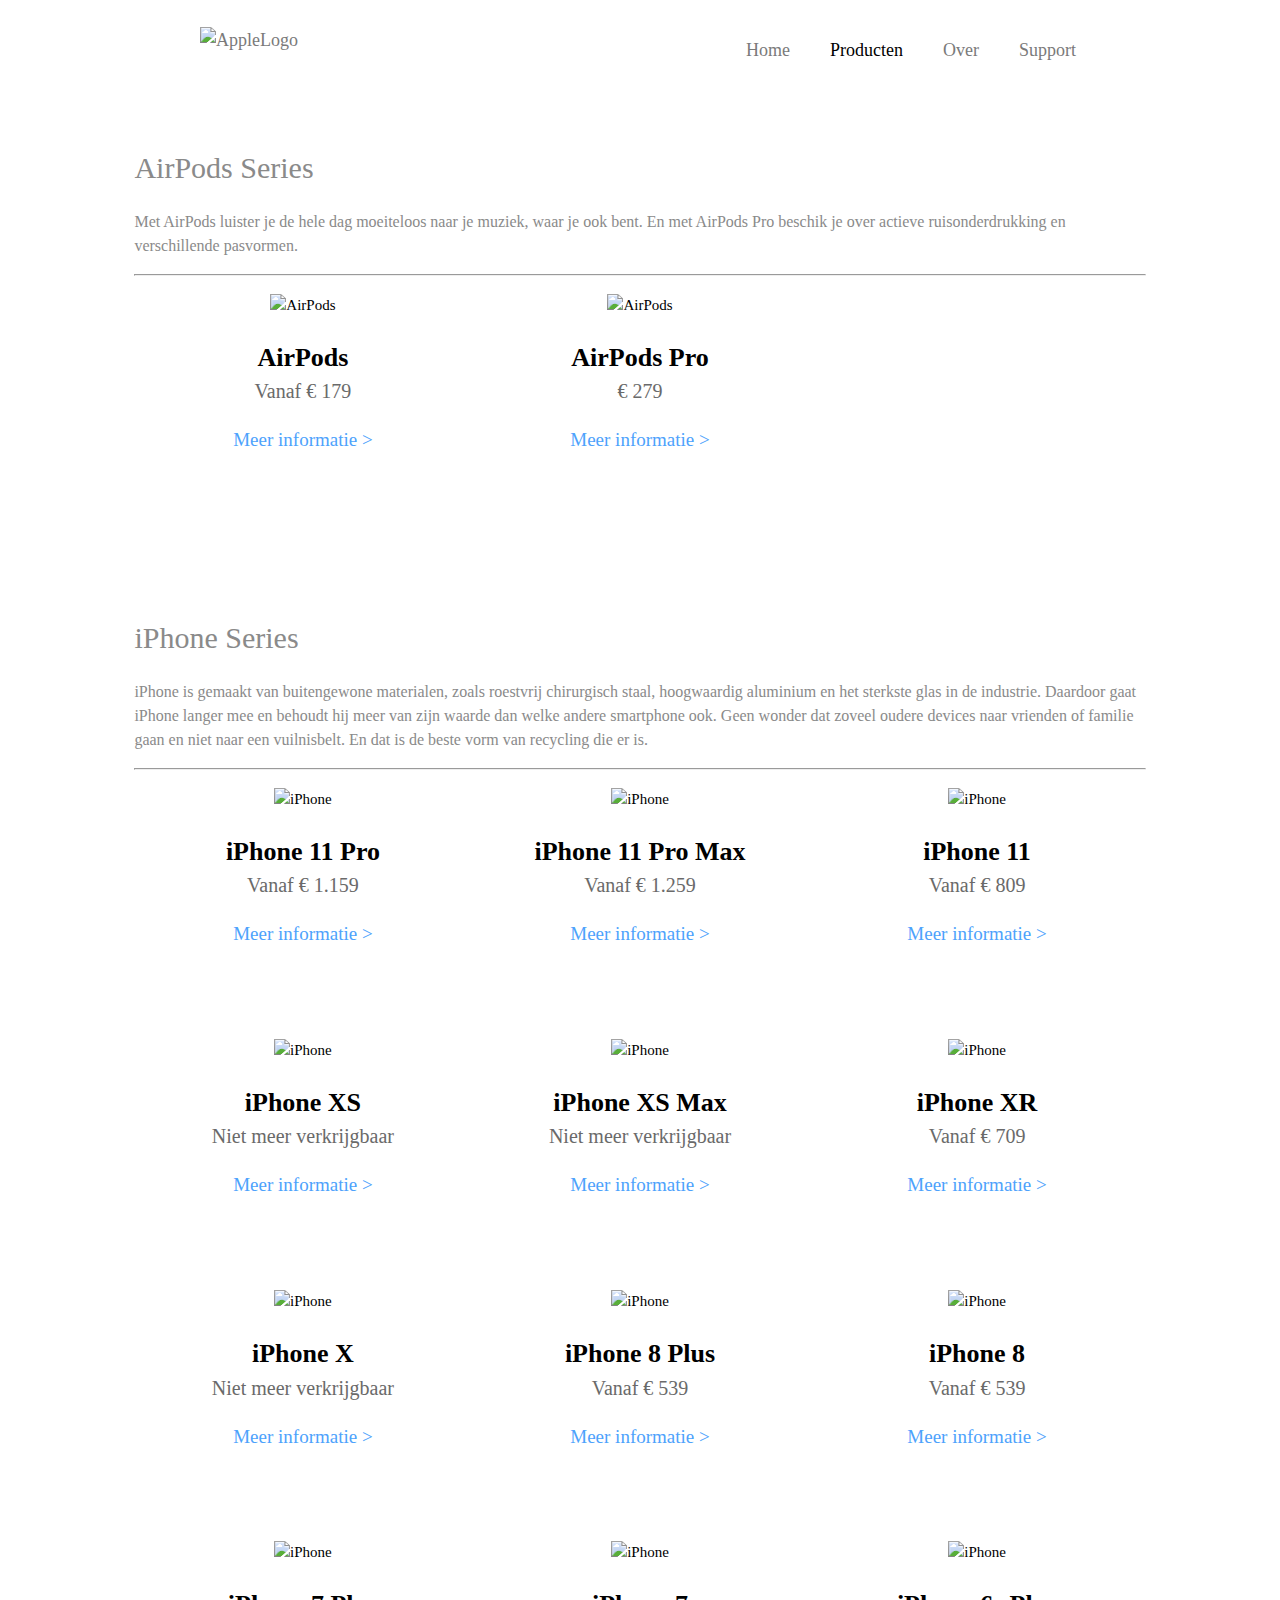
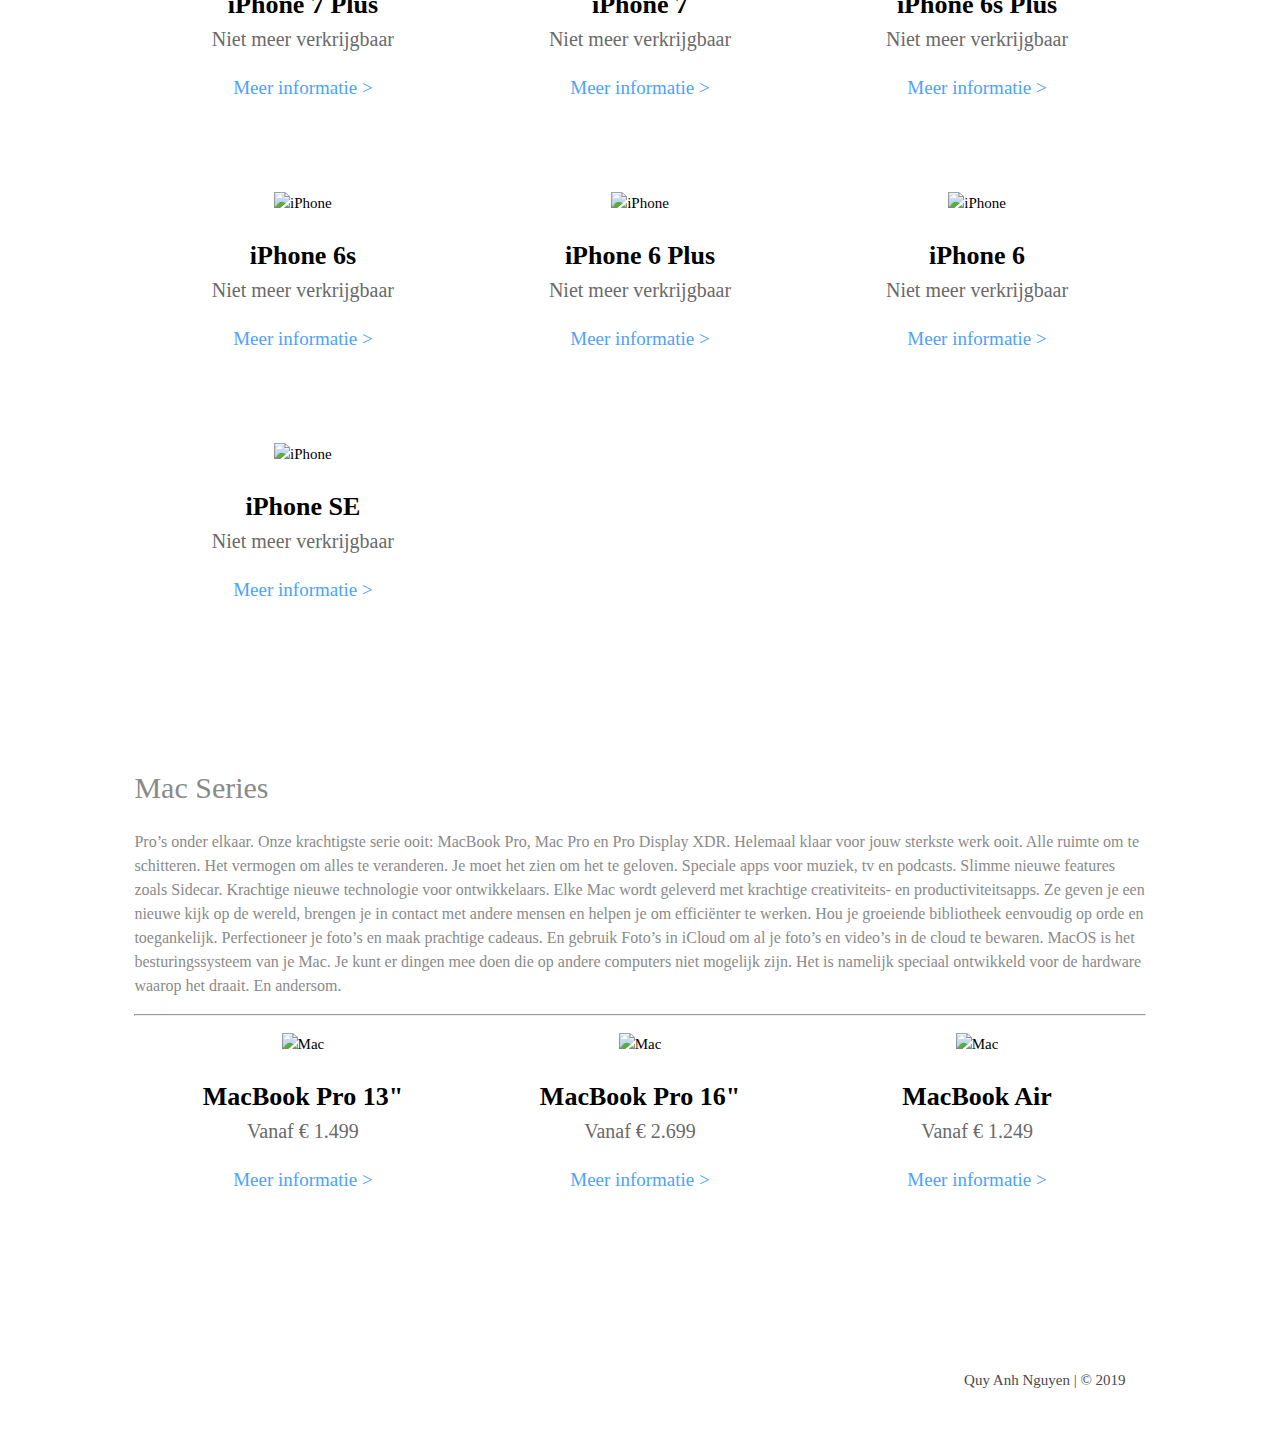
==== producten.html @ 7bf98da4 "Add files via upload" ====
<!DOCTYPE html>
<html lang='nl'>
<head>
	<meta charset="UTF-8">
	<meta name="viewport" content="width=device-width, initial-scale=1.0">
	<title>Apple</title>
	<link href="https://fonts.googleapis.com/css?family=Quicksand:300,400,500,600,700&display=swap" rel="stylesheet">
	<link href="//db.onlinewebfonts.com/c/0b51833ff62e4af8acb5fd3e2bf59e97?family=SF+Pro+Display" rel="stylesheet" type="text/css"/>
	<link href = "style.css" rel="STYLESHEET" type="text/css">
	<link rel="shortcut icon" type="image/x-icon" href="media/icon.png" />
</head>

<body>
	<div class="sticky">
		<header>
			<div class='container'>
				<div id="logo">
					<a href="index.html"><img src="media/apple.png" width=50 alt=AppleLogo></a>
				</div>
				<nav>
					<ul>
						<li><a href="index.html">Home</a></li>
						<li class="actief"><a href="index.html">Producten</a></li>
						<li><a href="over.html">Over</a></li>
						<li><a href="support.html">Support</a></li>
					</ul>
				</nav>
			</div>
		</header>
	</div>

	<div class="content">

		<section id="airpods">
			<div class="container" id="producten">
        <h1>AirPods Series</h1>
        <p>Met AirPods luister je de hele dag moeiteloos naar je muziek, waar je ook bent. En met AirPods Pro beschik je over actieve ruisonderdrukking en verschillende pasvormen.</p>
        <hr>
				<div class="box">
					<img src="media/airpods/airpods.png" alt=AirPods>
					<h2>AirPods</h2>
					<h3>Vanaf € 179</h3>
					<a href="producten.html" class="producten-knop">Meer informatie ></a>
				</div>

				<div class="box">
					<img src="media/airpods/airpodspro.jpg" alt=AirPods>
					<h2>AirPods Pro</h2>
					<h3>€ 279</h3>
					<a href="producten.html" class="producten-knop">Meer informatie ></a>
				</div>

			</div>
		</section>

    <section id="iphone">
			<div class="container" id="producten">
        <h1>iPhone Series</h1>
        <p>
          iPhone is gemaakt van buitengewone materialen, zoals roestvrij chirurgisch staal, hoogwaardig aluminium en het sterkste glas in de industrie.
          Daardoor gaat iPhone langer mee en behoudt hij meer van zijn waarde dan welke andere smartphone ook. Geen wonder dat zoveel oudere devices naar vrienden of
          familie gaan en niet naar een vuilnisbelt. En dat is de beste vorm van recycling die er is.
        </p>
        <hr>
				<div class="box">
					<img src="media/iphone/iphone11pro.png" alt=iPhone>
					<h2>iPhone 11 Pro</h2>
					<h3>Vanaf € 1.159</h3>
					<a href="producten.html" class="producten-knop">Meer informatie ></a>
				</div>

				<div class="box">
					<img src="media/iphone/iphone11promax.png" alt=iPhone>
					<h2>iPhone 11 Pro Max</h2>
					<h3>Vanaf € 1.259</h3>
					<a href="producten.html" class="producten-knop">Meer informatie ></a>
				</div>

        <div class="box">
					<img src="media/iphone/iphone11.png" alt=iPhone>
					<h2>iPhone 11</h2>
					<h3>Vanaf € 809</h3>
					<a href="producten.html" class="producten-knop">Meer informatie ></a>
				</div>

        <div class="box">
					<img src="media/iphone/iphonexs.png" alt=iPhone>
					<h2>iPhone XS</h2>
					<h3>Niet meer verkrijgbaar</h3>
					<a href="producten.html" class="producten-knop">Meer informatie ></a>
				</div>

        <div class="box">
					<img src="media/iphone/iphonexsmax.png" alt=iPhone>
					<h2>iPhone XS Max</h2>
					<h3>Niet meer verkrijgbaar</h3>
					<a href="producten.html" class="producten-knop">Meer informatie ></a>
				</div>

        <div class="box">
					<img src="media/iphone/iphonexr.png" alt=iPhone>
					<h2>iPhone XR</h2>
					<h3>Vanaf € 709</h3>
					<a href="producten.html" class="producten-knop">Meer informatie ></a>
				</div>

        <div class="box">
					<img src="media/iphone/iphonex.png" alt=iPhone>
					<h2>iPhone X</h2>
					<h3>Niet meer verkrijgbaar</h3>
					<a href="producten.html" class="producten-knop">Meer informatie ></a>
				</div>

        <div class="box">
					<img src="media/iphone/iphone8plus.png" alt=iPhone>
					<h2>iPhone 8 Plus</h2>
					<h3>Vanaf € 539</h3>
					<a href="producten.html" class="producten-knop">Meer informatie ></a>
				</div>

        <div class="box">
					<img src="media/iphone/iphone8.png" alt=iPhone>
					<h2>iPhone 8</h2>
					<h3>Vanaf € 539</h3>
					<a href="producten.html" class="producten-knop">Meer informatie ></a>
				</div>

        <div class="box">
					<img src="media/iphone/iphone7plus.png" alt=iPhone>
					<h2>iPhone 7 Plus</h2>
					<h3>Niet meer verkrijgbaar</h3>
					<a href="producten.html" class="producten-knop">Meer informatie ></a>
				</div>

        <div class="box">
					<img src="media/iphone/iphone7.png" alt=iPhone>
					<h2>iPhone 7</h2>
					<h3>Niet meer verkrijgbaar</h3>
					<a href="producten.html" class="producten-knop">Meer informatie ></a>
				</div>

        <div class="box">
					<img src="media/iphone/iphone6splus.png" alt=iPhone>
					<h2>iPhone 6s Plus</h2>
					<h3>Niet meer verkrijgbaar</h3>
					<a href="producten.html" class="producten-knop">Meer informatie ></a>
				</div>

        <div class="box">
					<img src="media/iphone/iphone6s.png" alt=iPhone>
					<h2>iPhone 6s</h2>
					<h3>Niet meer verkrijgbaar</h3>
					<a href="producten.html" class="producten-knop">Meer informatie ></a>
				</div>

        <div class="box">
					<img src="media/iphone/iphone6plus.png" alt=iPhone>
					<h2>iPhone 6 Plus</h2>
					<h3>Niet meer verkrijgbaar</h3>
					<a href="producten.html" class="producten-knop">Meer informatie ></a>
				</div>

        <div class="box">
					<img src="media/iphone/iphone6.png" alt=iPhone>
					<h2>iPhone 6</h2>
					<h3>Niet meer verkrijgbaar</h3>
					<a href="producten.html" class="producten-knop">Meer informatie ></a>
				</div>

        <div class="box">
					<img src="media/iphone/iphonese.png" alt=iPhone>
					<h2>iPhone SE</h2>
					<h3>Niet meer verkrijgbaar</h3>
					<a href="producten.html" class="producten-knop">Meer informatie ></a>
				</div>

			</div>
		</section>

    <section id="mac">
			<div class="container" id="producten">
        <h1>Mac Series</h1>
        <p>
          Pro’s onder elkaar. Onze krachtigste serie ooit: MacBook Pro, Mac Pro en Pro Display XDR. Helemaal klaar voor jouw sterkste werk ooit.
          Alle ruimte om te schitteren. Het vermogen om alles te veranderen. Je moet het zien om het te geloven. Speciale apps voor muziek, tv en podcasts.
          Slimme nieuwe features zoals Sidecar. Krachtige nieuwe technologie voor ontwikkelaars. Elke Mac wordt geleverd met krachtige creativiteits‑ en productiviteits­apps.
          Ze geven je een nieuwe kijk op de wereld, brengen je in contact met andere mensen en helpen je om efficiënter te werken.
          Hou je groeiende bibliotheek eenvoudig op orde en toegankelijk. Perfectioneer je foto’s en maak prachtige cadeaus.
          En gebruik Foto’s in iCloud om al je foto’s en video’s in de cloud te bewaren.
          MacOS is het besturings­systeem van je Mac. Je kunt er dingen mee doen die op andere computers niet mogelijk zijn.
          Het is namelijk speciaal ontwikkeld voor de hardware waarop het draait. En andersom.
        </p>
        <hr>
				<div class="box">
					<img src="media/mac/macbook-pro.png" alt=Mac>
					<h2>MacBook Pro 13"</h2>
					<h3>Vanaf € 1.499</h3>
					<a href="producten.html" class="producten-knop">Meer informatie ></a>
				</div>

				<div class="box">
					<img src="media/mac/macbook-pro.png" alt=Mac>
					<h2>MacBook Pro 16"</h2>
					<h3>Vanaf € 2.699</h3>
					<a href="producten.html" class="producten-knop">Meer informatie ></a>
				</div>

        <div class="box">
					<img src="media/mac/macbookair.jpg" alt=Mac>
					<h2>MacBook Air</h2>
					<h3>Vanaf € 1.249</h3>
					<a href="producten.html" class="producten-knop">Meer informatie ></a>
				</div>

			</div>
		</section>

	</div>

	<footer>
		<p>Quy Anh Nguyen | &copy; 2019</p>
	</footer>



</body>

</html>
---- style.css ----
@font-face {
  src: url(media/fonts/sf/SFProDisplay-Bold.woff);
  font-family: SFBold;
}

@font-face {
  src: url(media/fonts/sf/SFProDisplay-Medium.woff);
  font-family: SFMedium;
}

@font-face {
  src: url(media/fonts/sf/SFProDisplay-Light.woff);
  font-family: SFLight;
}

@font-face {
  src: url(media/fonts/sf/SFProDisplay-Regular.woff);
  font-family: SFRegular;
}

@font-face {
  src: url(media/fonts/sf/SFProDisplay-Ultralight.woff);
  font-family: SFUltraLight;
}

* {
  box-sizing: border-box;
  scroll-behavior: smooth;
}

html {
  scroll-behavior: smooth;
}

body {
  font-family: SFRegular;
  font-size: 15px;
  line-height: 1.5;
  padding: 0;
  background-color: #fff;
  text-align: center;
}

.container {
  width: 80%;
  margin: auto;
  overflow: hidden;
}

.sticky {
  position: fixed;
  top: 0;
  width: 100%
}

.sticky + .content {
  padding-top: 97px;
}



header .container {
  width: 70%;
}

header {
  background: #fff;
  color: #000;
  padding-top: 27px;
  min-height: 70px;
  padding-bottom: 20px;
  display: flex;
  opacity: 100%;
}

header a {
  color: #7a7a7a;
  text-decoration: none;
  font-size: 18px;
}

header ul {
  margin: 0;
  padding: 0;
}

header li {
  float: left;
  display: inline;
  padding-right: 20px;
  padding-left: 20px;
}

header #logo {
  float: left;
}

header #logo img {
  margin: 0;
}

header #logo img:hover {
  transform: rotate(360deg);
  transition-duration: 0.45s
}

header nav {
  float: right;
  margin-top: 10px;
}

header .actief a {
  color: #000;
  font-family: SFBold;
}

header a:hover {
  color: #000;
  transition-duration: 0.25s;
}


#front .container {
  width: 80%;
}

#front {
  min-height:460px;
  background-image: linear-gradient(120deg, #e0c3fc 0%, #8ec5fc 100%);
  color: #000;
}

#front .box {
  float: left;
  width: 50%;
  text-align: center;
  padding: 30px;
}

#front h1 {
  margin-top: 80px;
  font-size: 55px;
  margin-bottom: 10px;
}

#front h2 {
  font-size: 26px;
  margin-top: -15px;
}

#front p {
  font-size: 15px;
  margin-top: -20px;
  margin-bottom: 40px;
}

#front .front-knop {
	background-color: #4da2fc;
	border-radius: 12px;
	border: 2px solid #4da2fc;
	display: inline-block;
	cursor: pointer;
	color: #ffffff;
	font-family: SFMedium;
	font-size: 15px;
	padding: 8px 49px;
	text-decoration: none;
}
#front .front-knop:hover {
	background-color: transparent;
  color: #4da2fc;
  transition-duration: 0.35s;
}



#nieuwsbrief {
  padding: 120px;
  color: #000;
}

#nieuwsbrief h1 {
  text-align: center;
  font-family: SFRegular;
  font-size: 27px;
}

#nieuwsbrief h2 {
  text-align: center;
  font-family: SFLight;
  font-size: 21px;
  font-weight: 500;
  margin-top: -20px;
}

#nieuwsbrief form {
  display: inline-block;
  width: 400px;
  height: 40px;
  background: #fff;
  border-radius: 12px;
}

#nieuwsbrief input[type="email"]{
  padding: 0 20px;
  height: 40px;
  width: 400px;
  border-radius: 12px;
  border: 1px solid #a3a3a3;
  background: none;
  outline: none;
  font-size: 15px;
  font-family: SFRegular;
  padding-right: 80px;
}

#nieuwsbrief input:focus {
  border: 2px solid #4da2fc;
}



#aanbevolen {
  margin-top: 20px;
}

#aanbevolen .box {
  float: left;
  text-align: center;
  width: 33.33333333%;
  padding: 10px;
}

#aanbevolen .box img {
  width: 200px;
}

#aanbevolen h1 {
  font-size: 26px;
}

#aanbevolen h2 {
  font-size: 20px;
  color: #6a6a6a;
  font-family: SFLight;
  font-weight: 500;
  margin-top: -22px;
}

#aanbevolen p {
  font-size: 20px;
}

#aanbevolen a {
  color: #4da2fc;
  text-decoration: none;
  font-size: 19px;
}

#aanbevolen a:hover {
  color: #007cff;
  transition-duration: 0.35s;
}



#producten {
  margin-top: 20px;
  margin-bottom: 60px;
}

#producten .box {
  float: left;
  text-align: center;
  width: 33.33333333%;
  padding: 10px 0 80px;
}

#producten .box img {
  width: 200px;
}

#producten hr {
  color: #FFF;
}

#producten h1 {
  text-align: left;
  font-family: SFLight;
  font-weight: 500;
  color: #8a8a8a;
}

#producten h2 {
  font-size: 26px;
}

#producten h3 {
  font-size: 20px;
  color: #6a6a6a;
  font-family: SFLight;
  font-weight: 500;
  margin-top: -22px;
}

#producten p {
  font-size: 16px;
  text-align: left;
  color: #8a8a8a;
}

#producten a {
  color: #4da2fc;
  text-decoration: none;
  font-size: 19px;
}

#producten a:hover {
  color: #007cff;
  transition-duration: 0.35s;
}



footer {
  width: 90%;
  padding: 20px;
  margin-top: 50px;
  color: #4a4a4a;
  background-color: #ffffff;
  text-align: right;
}


@media(max-width: 768px) {
  header #logo,
  header nav,
  header nav li {
    float: none;
    width: 100%;
  }

  .sticky + .content {
    padding-top: 164px;
  }

  header #logo img {
    margin-left: -15px;
  }

  header nav {
    margin-top: 20px;
  }

  header ul li a {
    font-size: 16px;
    margin-left: -15px;
  }

  header {
    padding-bottom: 20px;
  }

  #front .box {
    float: none;
    width: 100%;
  }

  #front h1 {
    font-size: 37px;
    margin-bottom: 20px;
    margin-top: 40px;
  }

  #front h2 {
    font-size: 20px;
    line-height: 20px;
    margin-bottom: 36px;
  }

  #front img {
    width: 90%;
    height: 90%;
    padding-bottom: 40px;
  }

  #nieuwsbrief {
    width: 100%;
    padding: 0;
    padding-top: 20px;
    padding-bottom: 20px;
  }

  #nieuwsbrief h1 {
    font-size: 25px;
  }

  #nieuwsbrief h2 {
    font-size: 17px;
    margin-bottom: 22px;
  }

  #nieuwsbrief form {
    width: 90%;
  }

  #nieuwsbrief input[type="email"]{
    width: 90%;
  }

  #aanbevolen .box {
    width: 100%;
  }

  #producten .box {
    width: 100%;
  }

  footer {
    width: 100%;
  }

}

@media(max-width: 1024px) {
  footer {
    width: 95%;
  }
}
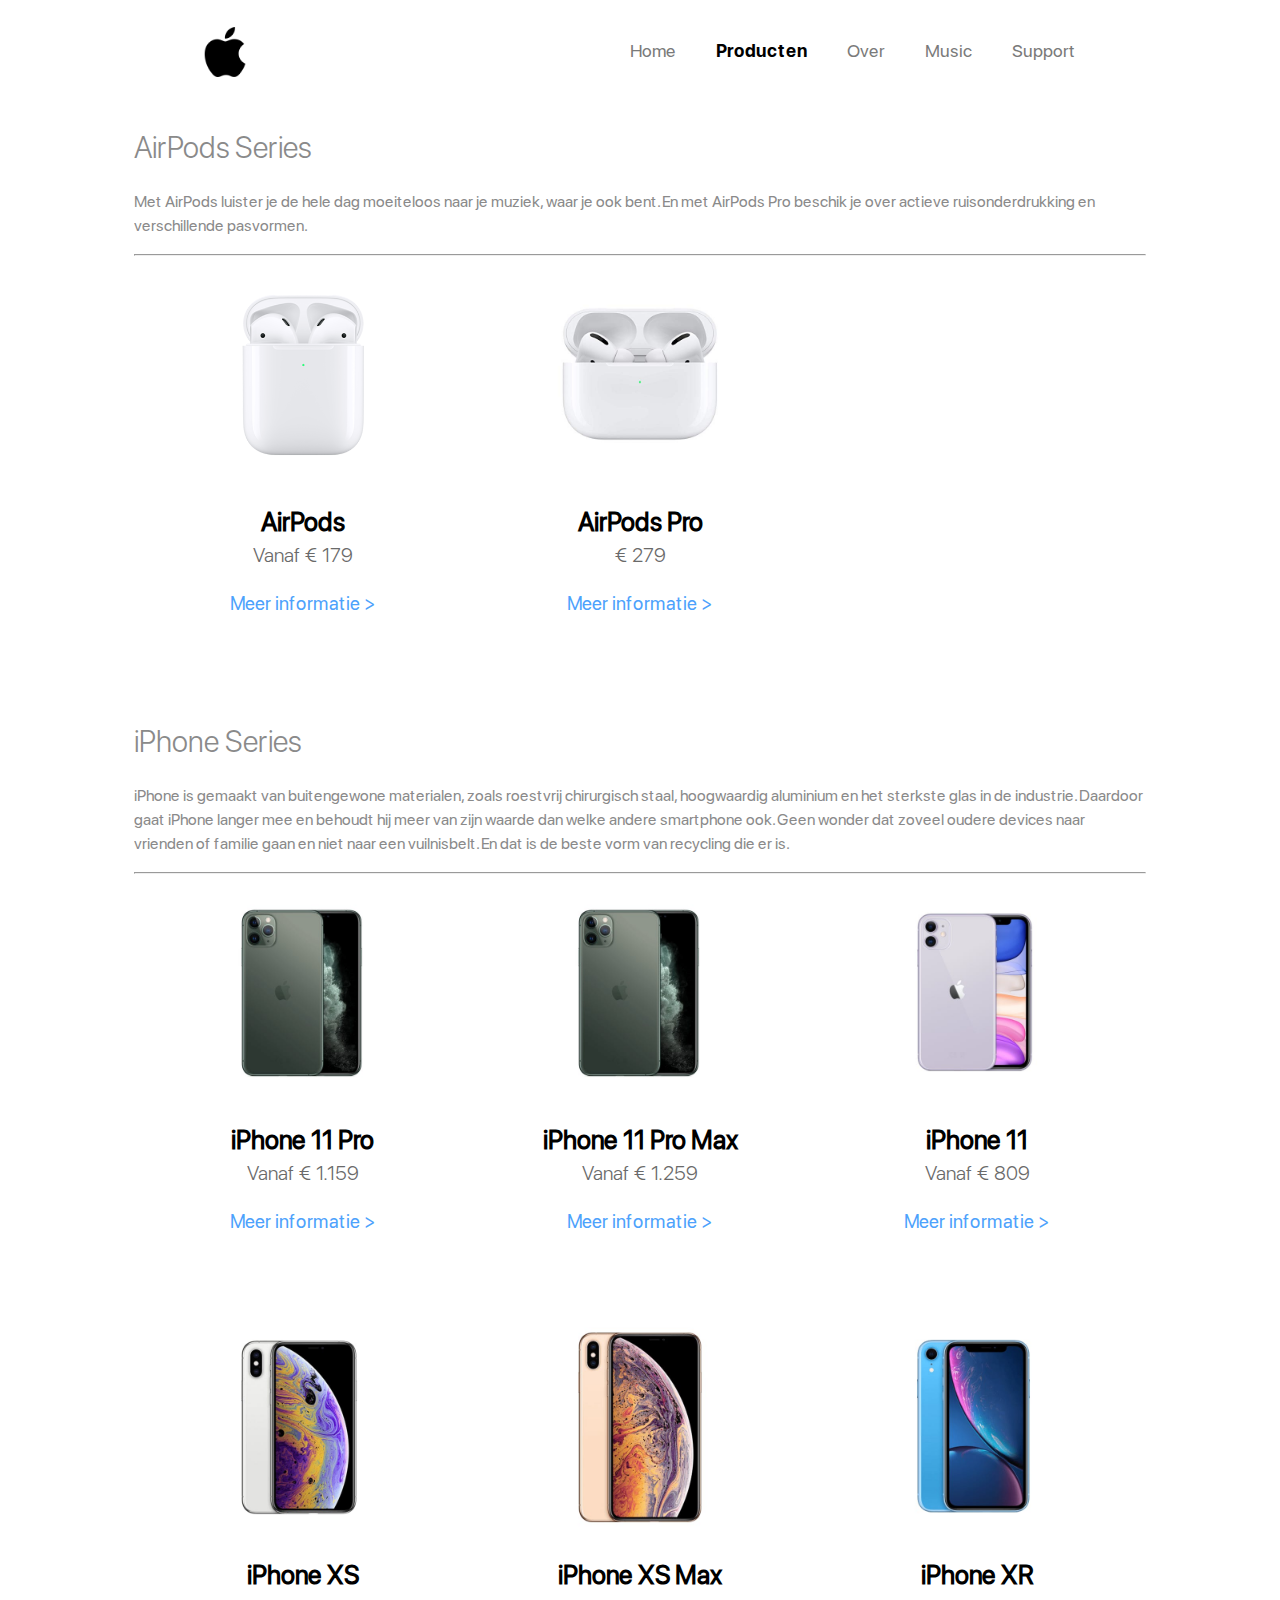
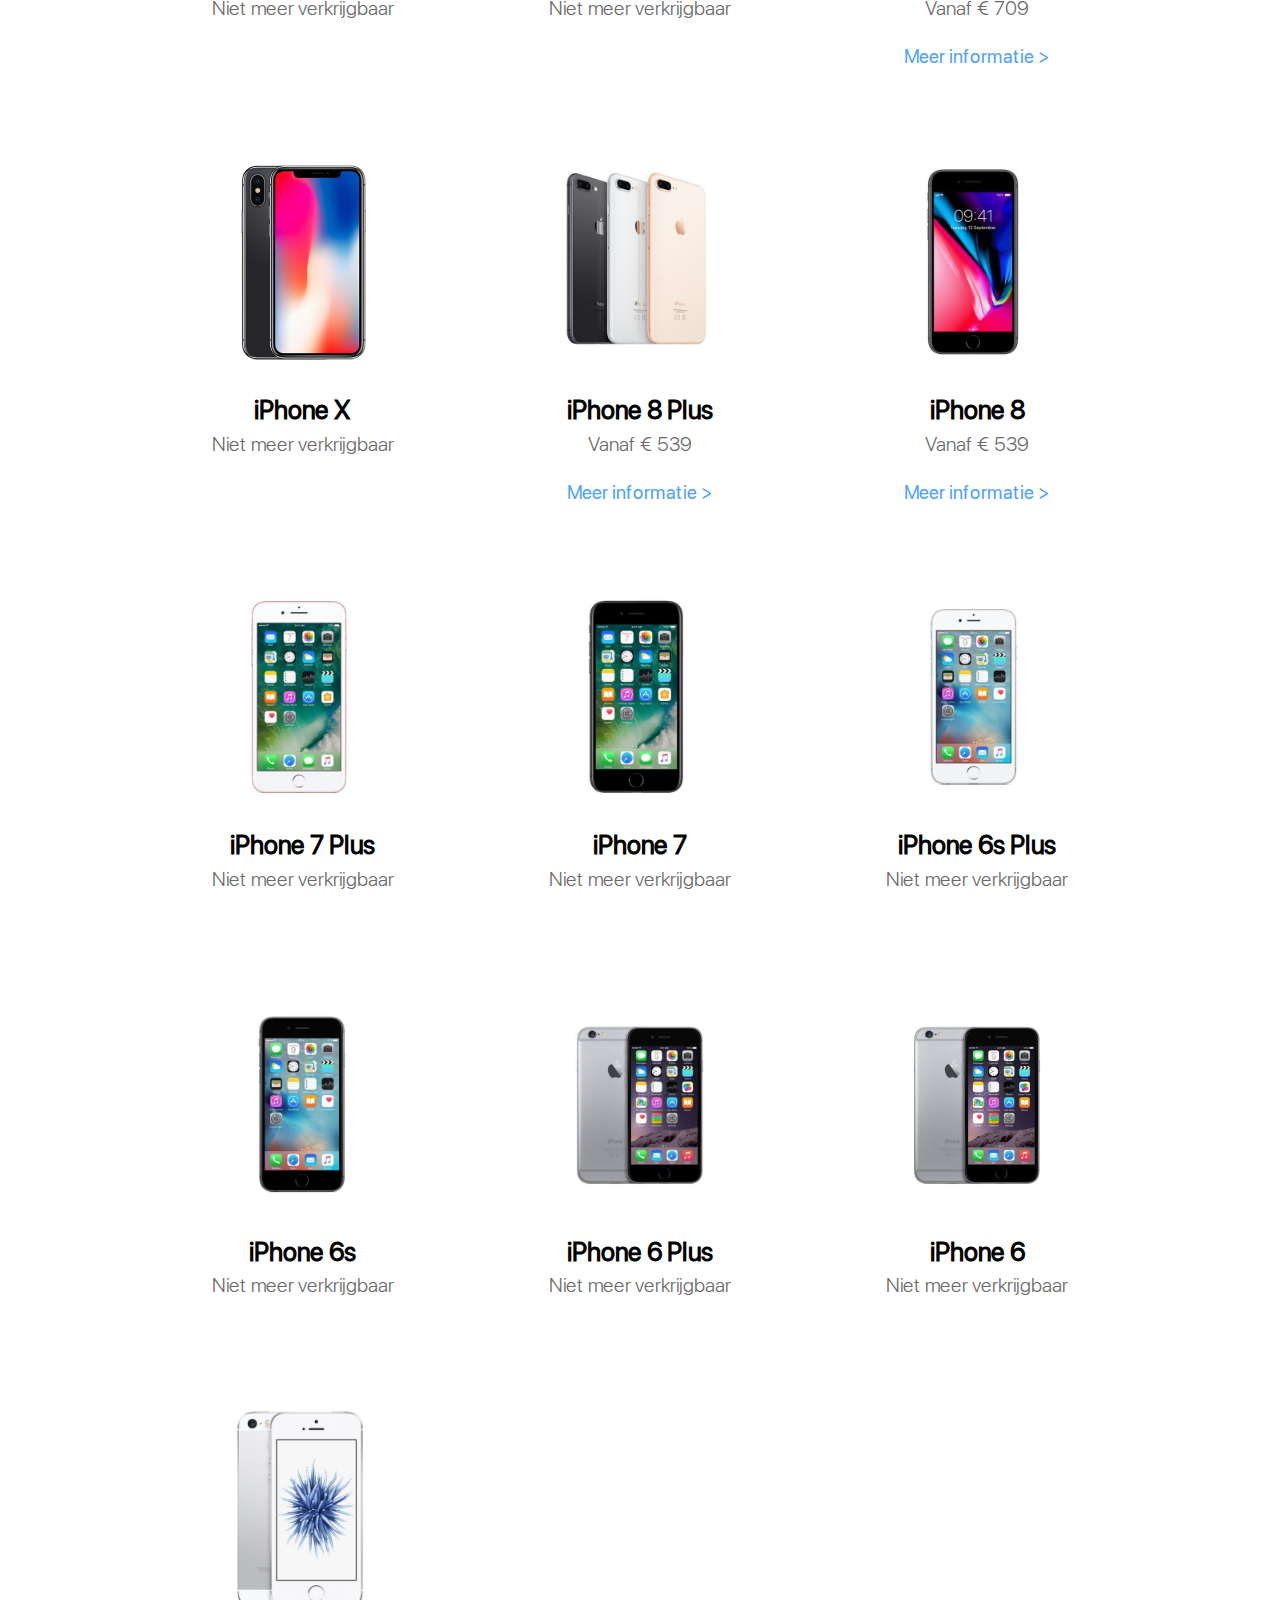
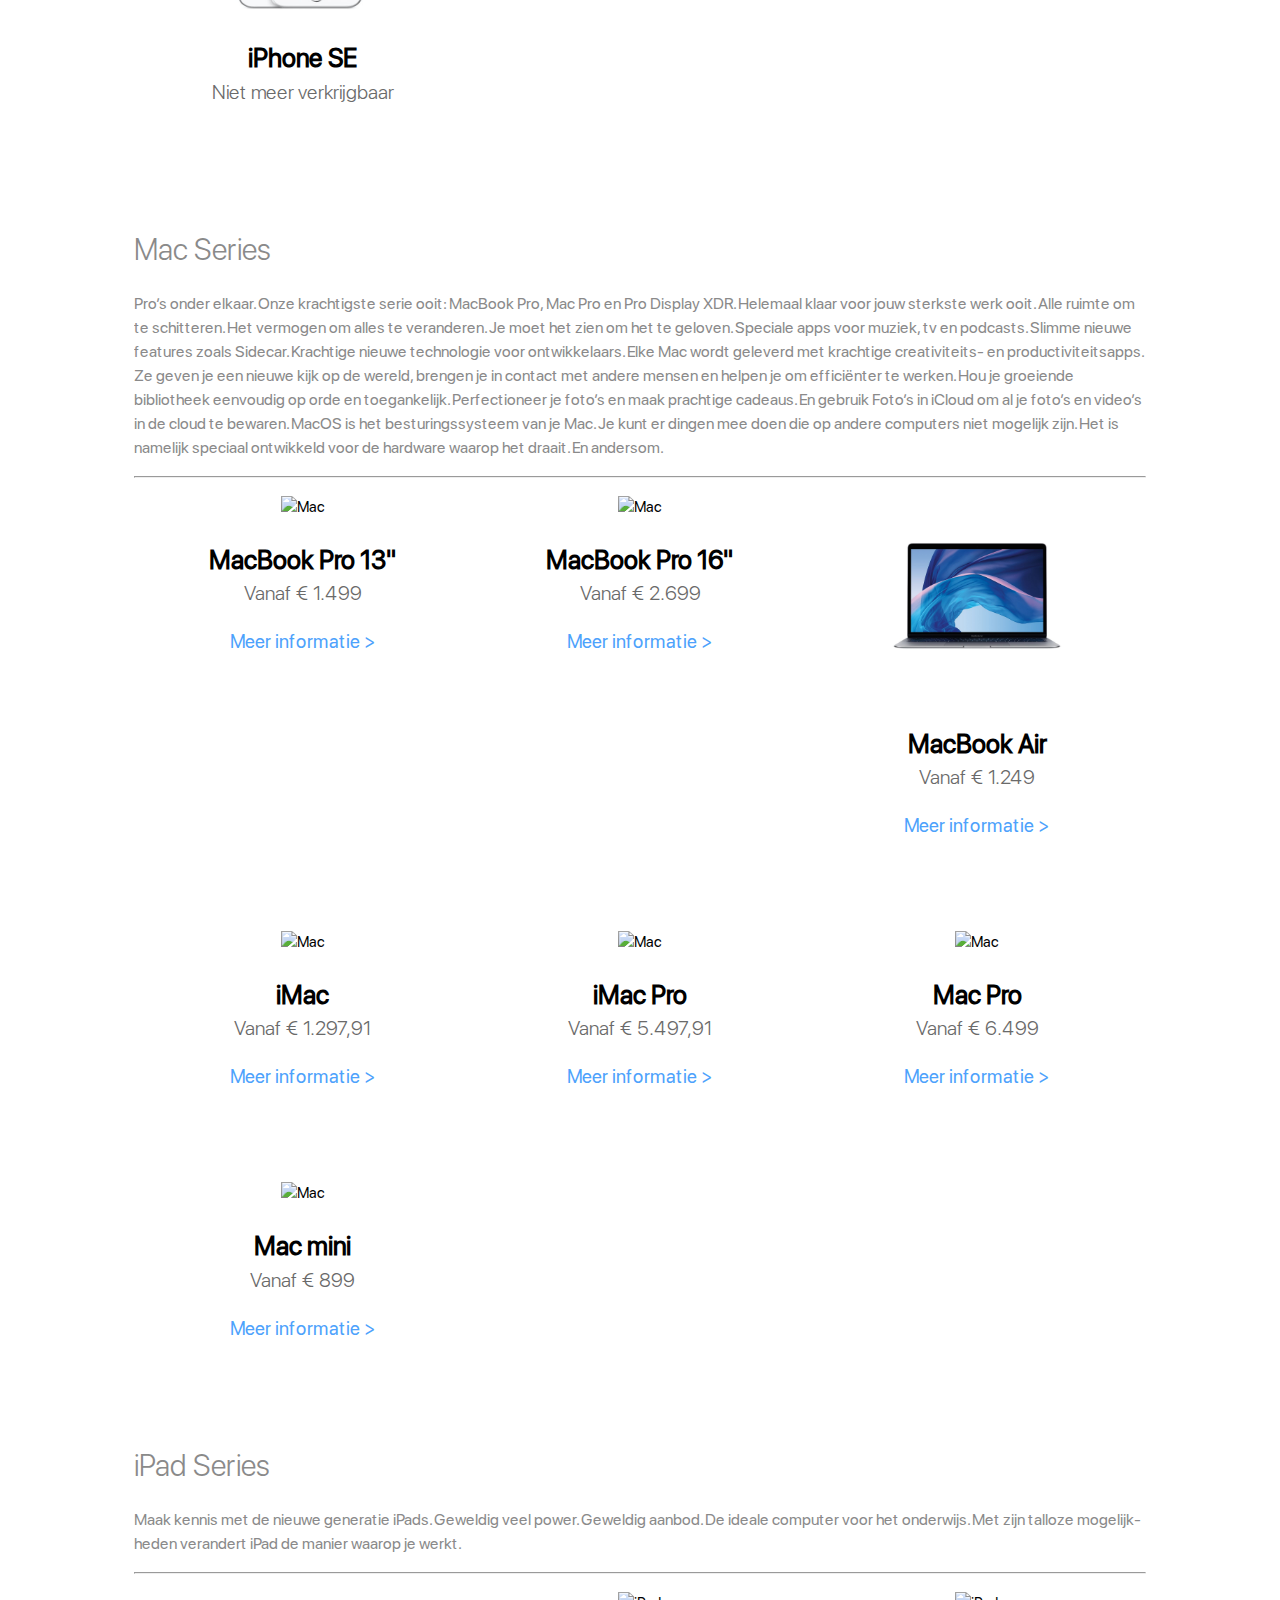
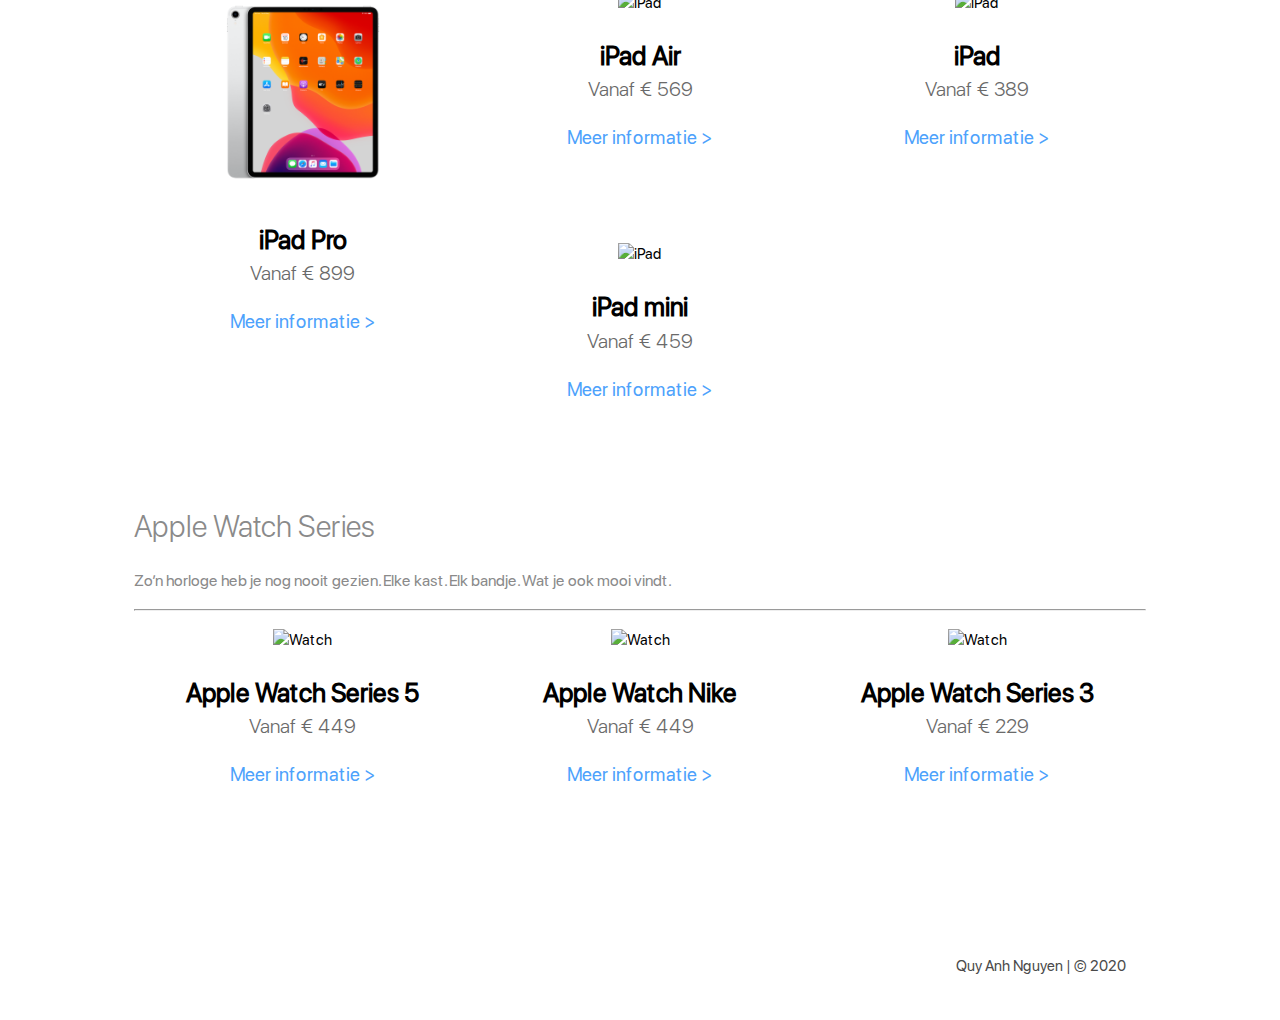
==== commit 3e6e618e: "Update producten.html" ====
--- a/producten.html
+++ b/producten.html
@@ -3,7 +3,7 @@
 <head>
 	<meta charset="UTF-8">
 	<meta name="viewport" content="width=device-width, initial-scale=1.0">
-	<title>Apple</title>
+	<title>Apple | Producten</title>
 	<link href="https://fonts.googleapis.com/css?family=Quicksand:300,400,500,600,700&display=swap" rel="stylesheet">
 	<link href="//db.onlinewebfonts.com/c/0b51833ff62e4af8acb5fd3e2bf59e97?family=SF+Pro+Display" rel="stylesheet" type="text/css"/>
 	<link href = "style.css" rel="STYLESHEET" type="text/css">
@@ -15,13 +15,14 @@
 		<header>
 			<div class='container'>
 				<div id="logo">
-					<a href="index.html"><img src="media/apple.png" width=50 alt=AppleLogo></a>
+					<a href="index.html"><img src="media/apple.png" width=50 alt="AppleLogo"></a>
 				</div>
 				<nav>
 					<ul>
 						<li><a href="index.html">Home</a></li>
-						<li class="actief"><a href="index.html">Producten</a></li>
+						<li class="actief"><a href="producten.html">Producten</a></li>
 						<li><a href="over.html">Over</a></li>
+						<li><a href="music.html">Music</a></li>
 						<li><a href="support.html">Support</a></li>
 					</ul>
 				</nav>
@@ -32,193 +33,284 @@
 	<div class="content">
 
 		<section id="airpods">
-			<div class="container" id="producten">
-        <h1>AirPods Series</h1>
-        <p>Met AirPods luister je de hele dag moeiteloos naar je muziek, waar je ook bent. En met AirPods Pro beschik je over actieve ruisonderdrukking en verschillende pasvormen.</p>
-        <hr>
-				<div class="box">
-					<img src="media/airpods/airpods.png" alt=AirPods>
-					<h2>AirPods</h2>
-					<h3>Vanaf € 179</h3>
-					<a href="producten.html" class="producten-knop">Meer informatie ></a>
-				</div>
-
-				<div class="box">
-					<img src="media/airpods/airpodspro.jpg" alt=AirPods>
-					<h2>AirPods Pro</h2>
-					<h3>€ 279</h3>
-					<a href="producten.html" class="producten-knop">Meer informatie ></a>
-				</div>
-
+			<div class="container">
+				<div class="producten">
+	        <h1>AirPods Series</h1>
+	        <p>Met AirPods luister je de hele dag moeiteloos naar je muziek, waar je ook bent. En met AirPods Pro beschik je over actieve ruisonderdrukking en verschillende pasvormen.</p>
+	        <hr>
+					<div class="box">
+						<img src="media/airpods/airpods.png" alt="AirPods">
+						<h2>AirPods</h2>
+						<h3>Vanaf € 179</h3>
+						<a href="https://www.apple.com/nl/airpods-2nd-generation/" class="producten-knop">Meer informatie ></a>
+					</div>
+
+					<div class="box">
+						<img src="media/airpods/airpodspro.jpg" alt="AirPods">
+						<h2>AirPods Pro</h2>
+						<h3>€ 279</h3>
+						<a href="https://www.apple.com/nl/airpods-pro/" class="producten-knop">Meer informatie ></a>
+					</div>
+				</div>
 			</div>
 		</section>
 
     <section id="iphone">
-			<div class="container" id="producten">
-        <h1>iPhone Series</h1>
-        <p>
-          iPhone is gemaakt van buitengewone materialen, zoals roestvrij chirurgisch staal, hoogwaardig aluminium en het sterkste glas in de industrie.
-          Daardoor gaat iPhone langer mee en behoudt hij meer van zijn waarde dan welke andere smartphone ook. Geen wonder dat zoveel oudere devices naar vrienden of
-          familie gaan en niet naar een vuilnisbelt. En dat is de beste vorm van recycling die er is.
-        </p>
-        <hr>
-				<div class="box">
-					<img src="media/iphone/iphone11pro.png" alt=iPhone>
-					<h2>iPhone 11 Pro</h2>
-					<h3>Vanaf € 1.159</h3>
-					<a href="producten.html" class="producten-knop">Meer informatie ></a>
-				</div>
-
-				<div class="box">
-					<img src="media/iphone/iphone11promax.png" alt=iPhone>
-					<h2>iPhone 11 Pro Max</h2>
-					<h3>Vanaf € 1.259</h3>
-					<a href="producten.html" class="producten-knop">Meer informatie ></a>
-				</div>
-
-        <div class="box">
-					<img src="media/iphone/iphone11.png" alt=iPhone>
-					<h2>iPhone 11</h2>
-					<h3>Vanaf € 809</h3>
-					<a href="producten.html" class="producten-knop">Meer informatie ></a>
-				</div>
-
-        <div class="box">
-					<img src="media/iphone/iphonexs.png" alt=iPhone>
-					<h2>iPhone XS</h2>
-					<h3>Niet meer verkrijgbaar</h3>
-					<a href="producten.html" class="producten-knop">Meer informatie ></a>
-				</div>
-
-        <div class="box">
-					<img src="media/iphone/iphonexsmax.png" alt=iPhone>
-					<h2>iPhone XS Max</h2>
-					<h3>Niet meer verkrijgbaar</h3>
-					<a href="producten.html" class="producten-knop">Meer informatie ></a>
-				</div>
-
-        <div class="box">
-					<img src="media/iphone/iphonexr.png" alt=iPhone>
-					<h2>iPhone XR</h2>
-					<h3>Vanaf € 709</h3>
-					<a href="producten.html" class="producten-knop">Meer informatie ></a>
-				</div>
-
-        <div class="box">
-					<img src="media/iphone/iphonex.png" alt=iPhone>
-					<h2>iPhone X</h2>
-					<h3>Niet meer verkrijgbaar</h3>
-					<a href="producten.html" class="producten-knop">Meer informatie ></a>
-				</div>
-
-        <div class="box">
-					<img src="media/iphone/iphone8plus.png" alt=iPhone>
-					<h2>iPhone 8 Plus</h2>
-					<h3>Vanaf € 539</h3>
-					<a href="producten.html" class="producten-knop">Meer informatie ></a>
-				</div>
-
-        <div class="box">
-					<img src="media/iphone/iphone8.png" alt=iPhone>
-					<h2>iPhone 8</h2>
-					<h3>Vanaf € 539</h3>
-					<a href="producten.html" class="producten-knop">Meer informatie ></a>
-				</div>
-
-        <div class="box">
-					<img src="media/iphone/iphone7plus.png" alt=iPhone>
-					<h2>iPhone 7 Plus</h2>
-					<h3>Niet meer verkrijgbaar</h3>
-					<a href="producten.html" class="producten-knop">Meer informatie ></a>
-				</div>
-
-        <div class="box">
-					<img src="media/iphone/iphone7.png" alt=iPhone>
-					<h2>iPhone 7</h2>
-					<h3>Niet meer verkrijgbaar</h3>
-					<a href="producten.html" class="producten-knop">Meer informatie ></a>
-				</div>
-
-        <div class="box">
-					<img src="media/iphone/iphone6splus.png" alt=iPhone>
-					<h2>iPhone 6s Plus</h2>
-					<h3>Niet meer verkrijgbaar</h3>
-					<a href="producten.html" class="producten-knop">Meer informatie ></a>
-				</div>
-
-        <div class="box">
-					<img src="media/iphone/iphone6s.png" alt=iPhone>
-					<h2>iPhone 6s</h2>
-					<h3>Niet meer verkrijgbaar</h3>
-					<a href="producten.html" class="producten-knop">Meer informatie ></a>
-				</div>
-
-        <div class="box">
-					<img src="media/iphone/iphone6plus.png" alt=iPhone>
-					<h2>iPhone 6 Plus</h2>
-					<h3>Niet meer verkrijgbaar</h3>
-					<a href="producten.html" class="producten-knop">Meer informatie ></a>
-				</div>
-
-        <div class="box">
-					<img src="media/iphone/iphone6.png" alt=iPhone>
-					<h2>iPhone 6</h2>
-					<h3>Niet meer verkrijgbaar</h3>
-					<a href="producten.html" class="producten-knop">Meer informatie ></a>
-				</div>
-
-        <div class="box">
-					<img src="media/iphone/iphonese.png" alt=iPhone>
-					<h2>iPhone SE</h2>
-					<h3>Niet meer verkrijgbaar</h3>
-					<a href="producten.html" class="producten-knop">Meer informatie ></a>
-				</div>
-
+			<div class="container">
+				<div class="producten">
+	        <h1>iPhone Series</h1>
+	        <p>
+	          iPhone is gemaakt van buitengewone materialen, zoals roestvrij chirurgisch staal, hoogwaardig aluminium en het sterkste glas in de industrie.
+	          Daardoor gaat iPhone langer mee en behoudt hij meer van zijn waarde dan welke andere smartphone ook. Geen wonder dat zoveel oudere devices naar vrienden of
+	          familie gaan en niet naar een vuilnisbelt. En dat is de beste vorm van recycling die er is.
+	        </p>
+	        <hr>
+					<div class="box">
+						<img src="media/iphone/iphone11pro.png" alt="iPhone">
+						<h2>iPhone 11 Pro</h2>
+						<h3>Vanaf € 1.159</h3>
+						<a href="https://www.apple.com/nl/iphone-11-pro/" class="producten-knop">Meer informatie ></a>
+					</div>
+
+					<div class="box">
+						<img src="media/iphone/iphone11promax.png" alt="iPhone">
+						<h2>iPhone 11 Pro Max</h2>
+						<h3>Vanaf € 1.259</h3>
+						<a href="https://www.apple.com/nl/iphone-11-pro/" class="producten-knop">Meer informatie ></a>
+					</div>
+
+	        <div class="box">
+						<img src="media/iphone/iphone11.png" alt="iPhone">
+						<h2>iPhone 11</h2>
+						<h3>Vanaf € 809</h3>
+						<a href="https://www.apple.com/nl/iphone-11/" class="producten-knop">Meer informatie ></a>
+					</div>
+
+	        <div class="box">
+						<img src="media/iphone/iphonexs.png" alt="iPhone">
+						<h2>iPhone XS</h2>
+						<h3>Niet meer verkrijgbaar</h3>
+					</div>
+
+	        <div class="box">
+						<img src="media/iphone/iphonexsmax.png" alt="iPhone">
+						<h2>iPhone XS Max</h2>
+						<h3>Niet meer verkrijgbaar</h3>
+					</div>
+
+	        <div class="box">
+						<img src="media/iphone/iphonexr.png" alt="iPhone">
+						<h2>iPhone XR</h2>
+						<h3>Vanaf € 709</h3>
+						<a href="https://www.apple.com/nl/shop/buy-iphone/iphone-xr" class="producten-knop">Meer informatie ></a>
+					</div>
+
+	        <div class="box">
+						<img src="media/iphone/iphonex.png" alt="iPhone">
+						<h2>iPhone X</h2>
+						<h3>Niet meer verkrijgbaar</h3>
+					</div>
+
+	        <div class="box">
+						<img src="media/iphone/iphone8plus.png" alt="iPhone">
+						<h2>iPhone 8 Plus</h2>
+						<h3>Vanaf € 539</h3>
+						<a href="https://www.apple.com/nl/shop/buy-iphone/iphone-8" class="producten-knop">Meer informatie ></a>
+					</div>
+
+	        <div class="box">
+						<img src="media/iphone/iphone8.png" alt="iPhone">
+						<h2>iPhone 8</h2>
+						<h3>Vanaf € 539</h3>
+						<a href="https://www.apple.com/nl/shop/buy-iphone/iphone-8" class="producten-knop">Meer informatie ></a>
+					</div>
+
+	        <div class="box">
+						<img src="media/iphone/iphone7plus.png" alt="iPhone">
+						<h2>iPhone 7 Plus</h2>
+						<h3>Niet meer verkrijgbaar</h3>
+					</div>
+
+	        <div class="box">
+						<img src="media/iphone/iphone7.png" alt="iPhone">
+						<h2>iPhone 7</h2>
+						<h3>Niet meer verkrijgbaar</h3>
+					</div>
+
+	        <div class="box">
+						<img src="media/iphone/iphone6splus.png" alt="iPhone">
+						<h2>iPhone 6s Plus</h2>
+						<h3>Niet meer verkrijgbaar</h3>
+					</div>
+
+	        <div class="box">
+						<img src="media/iphone/iphone6s.png" alt="iPhone">
+						<h2>iPhone 6s</h2>
+						<h3>Niet meer verkrijgbaar</h3>
+					</div>
+
+	        <div class="box">
+						<img src="media/iphone/iphone6plus.png" alt="iPhone">
+						<h2>iPhone 6 Plus</h2>
+						<h3>Niet meer verkrijgbaar</h3>
+					</div>
+
+	        <div class="box">
+						<img src="media/iphone/iphone6.png" alt="iPhone">
+						<h2>iPhone 6</h2>
+						<h3>Niet meer verkrijgbaar</h3>
+					</div>
+
+	        <div class="box">
+						<img src="media/iphone/iphonese.png" alt="iPhone">
+						<h2>iPhone SE</h2>
+						<h3>Niet meer verkrijgbaar</h3>
+					</div>
+				</div>
 			</div>
 		</section>
 
     <section id="mac">
-			<div class="container" id="producten">
-        <h1>Mac Series</h1>
-        <p>
-          Pro’s onder elkaar. Onze krachtigste serie ooit: MacBook Pro, Mac Pro en Pro Display XDR. Helemaal klaar voor jouw sterkste werk ooit.
-          Alle ruimte om te schitteren. Het vermogen om alles te veranderen. Je moet het zien om het te geloven. Speciale apps voor muziek, tv en podcasts.
-          Slimme nieuwe features zoals Sidecar. Krachtige nieuwe technologie voor ontwikkelaars. Elke Mac wordt geleverd met krachtige creativiteits‑ en productiviteits­apps.
-          Ze geven je een nieuwe kijk op de wereld, brengen je in contact met andere mensen en helpen je om efficiënter te werken.
-          Hou je groeiende bibliotheek eenvoudig op orde en toegankelijk. Perfectioneer je foto’s en maak prachtige cadeaus.
-          En gebruik Foto’s in iCloud om al je foto’s en video’s in de cloud te bewaren.
-          MacOS is het besturings­systeem van je Mac. Je kunt er dingen mee doen die op andere computers niet mogelijk zijn.
-          Het is namelijk speciaal ontwikkeld voor de hardware waarop het draait. En andersom.
-        </p>
-        <hr>
-				<div class="box">
-					<img src="media/mac/macbook-pro.png" alt=Mac>
-					<h2>MacBook Pro 13"</h2>
-					<h3>Vanaf € 1.499</h3>
-					<a href="producten.html" class="producten-knop">Meer informatie ></a>
-				</div>
-
-				<div class="box">
-					<img src="media/mac/macbook-pro.png" alt=Mac>
-					<h2>MacBook Pro 16"</h2>
-					<h3>Vanaf € 2.699</h3>
-					<a href="producten.html" class="producten-knop">Meer informatie ></a>
-				</div>
-
-        <div class="box">
-					<img src="media/mac/macbookair.jpg" alt=Mac>
-					<h2>MacBook Air</h2>
-					<h3>Vanaf € 1.249</h3>
-					<a href="producten.html" class="producten-knop">Meer informatie ></a>
-				</div>
-
+			<div class="container">
+				<div class="producten">
+	        <h1>Mac Series</h1>
+	        <p>
+	          Pro’s onder elkaar. Onze krachtigste serie ooit: MacBook Pro, Mac Pro en Pro Display XDR. Helemaal klaar voor jouw sterkste werk ooit.
+	          Alle ruimte om te schitteren. Het vermogen om alles te veranderen. Je moet het zien om het te geloven. Speciale apps voor muziek, tv en podcasts.
+	          Slimme nieuwe features zoals Sidecar. Krachtige nieuwe technologie voor ontwikkelaars. Elke Mac wordt geleverd met krachtige creativiteits‑ en productiviteits­apps.
+	          Ze geven je een nieuwe kijk op de wereld, brengen je in contact met andere mensen en helpen je om efficiënter te werken.
+	          Hou je groeiende bibliotheek eenvoudig op orde en toegankelijk. Perfectioneer je foto’s en maak prachtige cadeaus.
+	          En gebruik Foto’s in iCloud om al je foto’s en video’s in de cloud te bewaren.
+	          MacOS is het besturings­systeem van je Mac. Je kunt er dingen mee doen die op andere computers niet mogelijk zijn.
+	          Het is namelijk speciaal ontwikkeld voor de hardware waarop het draait. En andersom.
+	        </p>
+	        <hr>
+					<div class="box">
+						<img src="media/mac/macbook-pro.png" alt="Mac">
+						<h2>MacBook Pro 13"</h2>
+						<h3>Vanaf € 1.499</h3>
+						<a href="https://www.apple.com/nl/macbook-pro-13/" class="producten-knop">Meer informatie ></a>
+					</div>
+
+					<div class="box">
+						<img src="media/mac/macbook-pro.png" alt="Mac">
+						<h2>MacBook Pro 16"</h2>
+						<h3>Vanaf € 2.699</h3>
+						<a href="https://www.apple.com/nl/macbook-pro-16/" class="producten-knop">Meer informatie ></a>
+					</div>
+
+	        <div class="box">
+						<img src="media/mac/macbookair.jpg" alt="Mac">
+						<h2>MacBook Air</h2>
+						<h3>Vanaf € 1.249</h3>
+						<a href="https://www.apple.com/nl/macbook-air/" class="producten-knop">Meer informatie ></a>
+					</div>
+
+					<div class="box">
+						<img src="media/mac/imac.jpg" alt="Mac">
+						<h2>iMac</h2>
+						<h3>Vanaf € 1.297,91</h3>
+						<a href="https://www.apple.com/nl/imac/" class="producten-knop">Meer informatie ></a>
+					</div>
+
+					<div class="box">
+						<img src="media/mac/imacpro.png" alt="Mac">
+						<h2>iMac Pro</h2>
+						<h3>Vanaf € 5.497,91</h3>
+						<a href="https://www.apple.com/nl/imac-pro/" class="producten-knop">Meer informatie ></a>
+					</div>
+
+					<div class="box">
+						<img src="media/mac/macpro.png" alt="Mac">
+						<h2>Mac Pro</h2>
+						<h3>Vanaf € 6.499</h3>
+						<a href="https://www.apple.com/nl/mac-pro/" class="producten-knop">Meer informatie ></a>
+					</div>
+
+					<div class="box">
+						<img src="media/mac/macmini.jpg" alt="Mac">
+						<h2>Mac mini</h2>
+						<h3>Vanaf € 899</h3>
+						<a href="https://www.apple.com/nl/mac-mini/" class="producten-knop">Meer informatie ></a>
+					</div>
+				</div>
+			</div>
+		</section>
+
+		<section id="ipad">
+			<div class="container">
+				<div class="producten">
+	        <h1>iPad Series</h1>
+	        <p>
+						Maak kennis met de nieuwe generatie iPads. Geweldig veel power. Geweldig aanbod. De ideale computer voor het onderwijs.
+						Met zijn talloze mogelijk­heden verandert iPad de manier waarop je werkt.
+					</p>
+	        <hr>
+					<div class="box">
+						<img src="media/ipad/ipad.png" alt="iPad">
+						<h2>iPad Pro</h2>
+						<h3>Vanaf € 899</h3>
+						<a href="https://www.apple.com/nl/ipad-pro/" class="producten-knop">Meer informatie ></a>
+					</div>
+
+					<div class="box">
+						<img src="media/ipad/ipadair.png" alt="iPad">
+						<h2>iPad Air</h2>
+						<h3>Vanaf € 569</h3>
+						<a href="https://www.apple.com/nl/ipad-air/" class="producten-knop">Meer informatie ></a>
+					</div>
+
+					<div class="box">
+						<img src="media/ipad/ipad-ipad.jpg" alt="iPad">
+						<h2>iPad</h2>
+						<h3>Vanaf € 389</h3>
+						<a href="https://www.apple.com/nl/ipad-10.2/" class="producten-knop">Meer informatie ></a>
+					</div>
+
+					<div class="box">
+						<img src="media/ipad/ipadmini.png" alt="iPad">
+						<h2>iPad mini</h2>
+						<h3>Vanaf € 459</h3>
+						<a href="https://www.apple.com/nl/ipad-mini/" class="producten-knop">Meer informatie ></a>
+					</div>
+				</div>
+			</div>
+		</section>
+
+		<section id="watch">
+			<div class="container">
+				<div class="producten">
+	        <h1>Apple Watch Series</h1>
+	        <p>Zo’n horloge heb je nog nooit gezien. Elke kast. Elk bandje. Wat je ook mooi vindt.</p>
+	        <hr>
+					<div class="box">
+						<img src="media/watch/watch5.png" alt="Watch">
+						<h2>Apple Watch Series 5</h2>
+						<h3>Vanaf € 449</h3>
+						<a href="https://www.apple.com/nl/apple-watch-series-5/" class="producten-knop">Meer informatie ></a>
+					</div>
+
+					<div class="box">
+						<img src="media/watch/watchnike.jpg" alt="Watch">
+						<h2>Apple Watch Nike</h2>
+						<h3>Vanaf € 449</h3>
+						<a href="https://www.apple.com/nl/apple-watch-nike/" class="producten-knop">Meer informatie ></a>
+					</div>
+
+					<div class="box">
+						<img src="media/watch/watch3.jpg" alt="Watch">
+						<h2>Apple Watch Series 3</h2>
+						<h3>Vanaf € 229</h3>
+						<a href="https://www.apple.com/nl/apple-watch-series-3/" class="producten-knop">Meer informatie ></a>
+					</div>
+				</div>
 			</div>
 		</section>
 
 	</div>
 
 	<footer>
-		<p>Quy Anh Nguyen | &copy; 2019</p>
+		<p>Quy Anh Nguyen | &copy; 2020</p>
 	</footer>
 
 
--- a/style.css
+++ b/style.css
@@ -126,7 +126,7 @@
 
 #front {
   min-height:460px;
-  background-image: linear-gradient(120deg, #e0c3fc 0%, #8ec5fc 100%);
+  background-image: linear-gradient(225deg, #5271C4 0%, #B19FFF 48%, #ECA1FE 100%);
   color: #000;
 }
 
@@ -156,13 +156,13 @@
 
 #front .front-knop {
 	background-color: #4da2fc;
-	border-radius: 12px;
+	border-radius: 24px;
 	border: 2px solid #4da2fc;
 	display: inline-block;
 	cursor: pointer;
 	color: #ffffff;
 	font-family: SFMedium;
-	font-size: 15px;
+	font-size: 17px;
 	padding: 8px 49px;
 	text-decoration: none;
 }
@@ -172,17 +172,49 @@
   transition-duration: 0.35s;
 }
 
-
+#front .info-knop {
+  color: #4da2fc;
+  text-decoration: none;
+  font-size: 17px;
+  padding-left: 20px;
+  font-family: SFMedium;
+}
+
+#front .info-knop:hover {
+  color: #007cff;
+  transition-duration: 0.35s;
+}
+
+#front-info h1 {
+  text-align: left;
+  font-size: 27px;
+  font-weight: 500;
+  font-family: SFBold;
+}
+
+#front-info p {
+  font-weight: 500;
+  font-family: SFRegular;
+  font-size: 17px;
+  text-align: left;
+}
+
+#front-info .box {
+  width: 50%;
+  padding: 50px 0;
+  float: left;
+}
 
 #nieuwsbrief {
-  padding: 120px;
+  padding: 100px;
   color: #000;
 }
 
 #nieuwsbrief h1 {
   text-align: center;
-  font-family: SFRegular;
   font-size: 27px;
+  font-weight: 500;
+  font-family: SFBold;
 }
 
 #nieuwsbrief h2 {
@@ -235,11 +267,19 @@
   width: 200px;
 }
 
+#aanbevolen h2 {
+  font-size: 26px;
+  font-weight: 500;
+  font-family: SFMedium;
+}
+
 #aanbevolen h1 {
-  font-size: 26px;
-}
-
-#aanbevolen h2 {
+  font-size: 27px;
+  font-weight: 500;
+  font-family: SFBold;
+}
+
+#aanbevolen h3 {
   font-size: 20px;
   color: #6a6a6a;
   font-family: SFLight;
@@ -264,38 +304,38 @@
 
 
 
-#producten {
+.producten {
   margin-top: 20px;
   margin-bottom: 60px;
 }
 
-#producten .box {
+.producten .box {
   float: left;
   text-align: center;
   width: 33.33333333%;
   padding: 10px 0 80px;
 }
 
-#producten .box img {
+.producten .box img {
   width: 200px;
 }
 
-#producten hr {
+.producten hr {
   color: #FFF;
 }
 
-#producten h1 {
+.producten h1 {
   text-align: left;
   font-family: SFLight;
   font-weight: 500;
   color: #8a8a8a;
 }
 
-#producten h2 {
+.producten h2 {
   font-size: 26px;
 }
 
-#producten h3 {
+.producten h3 {
   font-size: 20px;
   color: #6a6a6a;
   font-family: SFLight;
@@ -303,24 +343,447 @@
   margin-top: -22px;
 }
 
-#producten p {
+.producten p {
   font-size: 16px;
   text-align: left;
   color: #8a8a8a;
 }
 
-#producten a {
+.producten a {
   color: #4da2fc;
   text-decoration: none;
   font-size: 19px;
 }
 
-#producten a:hover {
+.producten a:hover {
   color: #007cff;
   transition-duration: 0.35s;
 }
 
 
+
+.over-content .container {
+  width: 70%;
+}
+
+#over-bg {
+  min-height: 340px;
+  background-image: url(media/applehq.jpg);
+  background-repeat: no-repeat;
+  background-size: cover;
+  box-shadow: inset 0 0 0 2000px rgba(0, 0, 0, 0.3);
+  color: #fff;
+  font-family: SFLight;
+  font-weight: 500;
+}
+
+#over-bg:hover {
+  box-shadow: inset 0 0 0 2000px rgba(0, 0, 0, 0.5);
+  transition-duration: 0.5s;
+}
+
+#over-bg p {
+  float: left;
+  margin: 0;
+  padding: 20px;
+  font-size: 19px;
+  padding-bottom: 0;
+}
+
+#over-bg .over-nav {
+  float: right;
+  text-align: right;
+}
+
+#over-bg .over-nav a {
+  color: #fff;
+  text-decoration: none;
+  font-size: 19px;
+}
+
+#over-bg .over-nav a:hover {
+  color: #70b6ff;
+  transition-duration: 0.35s;
+}
+
+#over-bg .over-nav ul {
+  margin: 0;
+  padding: 20px;
+}
+
+#over-bg .over-nav li {
+  float: left;
+  display: inline;
+  padding-right: 20px;
+  padding-left: 20px;
+}
+
+#over-bg .container {
+  width: 70%;
+}
+
+#over-bg hr {
+  color: #fff;
+  margin: auto;
+  display: inline-block;
+  width: 100%;
+  height: 2px;
+}
+
+#inleiding {
+  margin-top: 10px;
+}
+
+.over-titel {
+  text-align: left;
+  font-weight: 500;
+  font-family: SFBold;
+  font-size: 60px;
+}
+
+.over-tekst {
+  text-align: left;
+  font-size: 16px;
+  font-family: SFRegular;
+  font-weight: 500;
+}
+
+.over-alinea-titel {
+  font-size: 30px;
+  font-family: SFBold;
+  font-weight: 500;
+  text-align: left;
+  margin-top: 50px;
+  margin-bottom: 10px;
+}
+
+
+#music-front .container {
+  width: 80%;
+}
+
+#music-front {
+  min-height:460px;
+  background-image: linear-gradient(-225deg, #FF057C 0%, #8D0B93 50%, #321575 100%);
+  color: #fff;
+}
+
+#music-front .box {
+  float: left;
+  width: 100%;
+  text-align: center;
+  padding: 30px;
+}
+
+#music-front h1 {
+  margin-top: 80px;
+  font-size: 55px;
+  margin-bottom: 10px;
+}
+
+#music-front h2 {
+  font-size: 26px;
+  margin-top: 10px;
+}
+
+#music-front p {
+  font-size: 15px;
+  margin-top: -20px;
+  margin-bottom: 40px;
+}
+
+#music-front .front-knop {
+	background-color: #fff;
+	border-radius: 24px;
+	border: 2px solid #fff;
+	display: inline-block;
+	cursor: pointer;
+	color: #000;
+	font-family: SFMedium;
+	font-size: 17px;
+	padding: 8px 49px;
+	text-decoration: none;
+}
+
+#music-front .front-knop:hover {
+	background-color: transparent;
+  color: #fff;
+  transition-duration: 0.35s;
+}
+
+#music-front .info-knop {
+  color: #fff;
+  text-decoration: none;
+  font-size: 17px;
+  padding-left: 20px;
+  font-family: SFMedium;
+}
+
+#music-front .info-knop:hover {
+  color: #fff;
+  text-decoration: underline;
+  transition-duration: 0.35s;
+}
+
+#embed .box {
+  float: left;
+  text-align: center;
+  width: 50%;
+  padding: 100px 10px 100px;
+}
+
+#info {
+  background-image: linear-gradient(20deg, #6e45e2 0%, #88d3ce 100%);
+  color: #fff;
+}
+
+#info h1 {
+  font-weight: 500;
+  font-family: SFBold;
+  font-size: 40px;
+  margin: 0;
+}
+
+#info .box {
+  width: 100%;
+  padding: 100px 0 100px;
+}
+
+#info-2 .box {
+  width: 33.33333333%;
+  float: left;
+  padding: 100px 0 100px;
+}
+
+#info-2 h1 {
+  font-weight: 500;
+  font-family: SFBold;
+  font-size: 20px;
+  margin: 0;
+  padding-bottom: 50px;
+}
+
+#info-3 {
+  background-image: linear-gradient(135deg, #667eea 0%, #764ba2 100%);
+  color: #fff;
+}
+
+#info-3 .box {
+  width: 100%;
+  padding: 100px 0 100px;
+}
+
+#info-3 .box-33 {
+  width: 33.33333333%;
+  float: left;
+  padding: 0 0 100px;
+  text-align: center;
+}
+
+#info-3 p {
+  margin-bottom: 0;
+}
+
+#info-3 h1 {
+  font-weight: 500;
+  font-family: SFBold;
+  font-size: 40px;
+  margin: 0;
+  margin-top: -10px;
+}
+
+#info-3 h2 {
+  font-weight: 500;
+  font-family: SFBold;
+  font-size: 30px;
+  margin: 0;
+  padding-bottom: 40px;
+}
+
+#info-3 ul {
+  text-align: left;
+  display: inline-block;
+  margin: auto;
+  padding-bottom: 60px;
+}
+
+#info-3 h3 {
+  font-weight: 500;
+  font-family: SFRegular;
+  font-size: 18px;
+  margin: 0;
+  padding-bottom: 40px;
+  margin-top: -27px;
+}
+
+#info-3 .probeer-knop {
+	background-color: #ff2659;
+	border-radius: 24px;
+	border: 2px solid #ff2659;
+	display: inline-block;
+	cursor: pointer;
+	color: #fff;
+	font-family: SFMedium;
+	font-size: 17px;
+	padding: 8px 49px;
+	text-decoration: none;
+}
+
+#info-3 .probeer-knop:hover {
+	background-color: transparent;
+  color: #ff2659;
+  transition-duration: 0.35s;
+}
+
+#support-front {
+  margin: auto;
+  min-height: 300px;
+  background-image: url(media/supportbanner.jpg);
+  background-size: cover;
+  background-position: center;
+  background-repeat: no-repeat;
+  box-shadow: inset 0 0 0 2000px rgba(0, 0, 0, 0.4);
+}
+
+#support-front h1 {
+  font-weight: 500;
+  font-family: SFBold;
+  font-size: 40px;
+  color: #fff;
+}
+
+#support-front .box {
+  margin-top: 113px;
+}
+
+#support-1 .container {
+  width: 70%;
+}
+
+#support-1 .box {
+  width: 50%;
+  padding: 50px 20px 50px;
+  float: left;
+}
+
+#support-1 h1 {
+  font-weight: 500;
+  font-family: SFBold;
+  font-size: 27px;
+  text-align: left;
+}
+
+#support-1 p {
+  font-weight: 500;
+  font-family: SFRegular;
+  font-size: 17px;
+  text-align: left;
+}
+
+#support-1 a {
+  color: #4da2fc;
+  text-decoration: none;
+  font-size: 19px;
+  float: left;
+}
+
+#support-1 a:hover {
+  color: #007cff;
+  transition-duration: 0.35s;
+}
+
+#support-2 .container {
+  width: 70%;
+}
+
+#support-2 .box {
+  width: 100%;
+  padding: 50px 20px 50px;
+  float: left;
+}
+
+#support-2 h1 {
+  font-weight: 500;
+  font-family: SFBold;
+  font-size: 27px;
+  text-align: left;
+}
+
+#support-2 p {
+  font-weight: 500;
+  font-family: SFRegular;
+  font-size: 17px;
+  text-align: left;
+}
+
+#support-2 a {
+  color: #4da2fc;
+  text-decoration: none;
+}
+
+#support-2 a:hover {
+  color: #007cff;
+  transition-duration: 0.35s;
+}
+
+#telefoon .container {
+  width: 70%;
+}
+
+#telefoon .box {
+  width: 50%;
+  padding: 50px 20px 50px;
+  float: left;
+}
+
+#telefoon ul {
+  list-style-type: none;
+}
+
+#telefoon .continenten {
+  padding-bottom: 50px;
+}
+
+#telefoon .continenten a {
+  display: block;
+  font-size: 18px;
+}
+
+#telefoon .box ul li a {
+  float: none;
+  text-align: left;
+}
+
+#telefoon h1 {
+  font-weight: 500;
+  font-family: SFBold;
+  font-size: 27px;
+  text-align: left;
+}
+
+#telefoon h2 {
+  font-weight: 500;
+  font-family: SFMedium;
+  font-size: 22px;
+  text-align: left;
+}
+
+#telefoon p {
+  font-weight: 500;
+  font-family: SFRegular;
+  font-size: 17px;
+  text-align: left;
+}
+
+#telefoon a {
+  color: #4da2fc;
+  text-decoration: none;
+}
+
+#telefoon a:hover {
+  color: #007cff;
+  transition-duration: 0.35s;
+}
 
 footer {
   width: 90%;
@@ -332,6 +795,7 @@
 }
 
 
+/* Mobiel */
 @media(max-width: 768px) {
   header #logo,
   header nav,
@@ -345,7 +809,7 @@
   }
 
   header #logo img {
-    margin-left: -15px;
+    margin-left: -16px;
   }
 
   header nav {
@@ -354,12 +818,14 @@
 
   header ul li a {
     font-size: 16px;
-    margin-left: -15px;
+    margin-left: -16px;
   }
 
   header {
     padding-bottom: 20px;
   }
+
+
 
   #front .box {
     float: none;
@@ -384,6 +850,15 @@
     padding-bottom: 40px;
   }
 
+  #front-info img {
+    height: 100%;
+    width: 100%;
+  }
+
+  #front-info .box {
+    width: 100%;
+  }
+
   #nieuwsbrief {
     width: 100%;
     padding: 0;
@@ -412,7 +887,63 @@
     width: 100%;
   }
 
-  #producten .box {
+  .producten .box {
+    width: 100%;
+  }
+
+  #over-bg p {
+    float: none;
+    margin: auto;
+    display: inline-block;
+  }
+
+  #over-bg .over-nav a {
+    float: none;
+    font-size: 18px;
+  }
+
+  #over-bg h1 {
+    font-size: 40px;
+    padding-top: 10px;
+  }
+
+  #music-front img {
+    width: 100%;
+  }
+
+  #embed .box {
+    width: 100%;
+    padding: 50px 0 50px;
+  }
+
+  #info-2 .box {
+    width: 100%;
+  }
+
+  #info-3 h1 {
+    font-size: 34px;
+    padding-top: 10px;
+    padding-bottom: 10px;
+  }
+
+  #info-3 h2 {
+    font-size: 22px;
+  }
+
+  #info-3 .box-33 {
+    width: 100%;
+  }
+
+  #support-front h1 {
+    font-size: 27px;
+    padding-top: 13px
+  }
+
+  #telefoon .box {
+    width: 100%;
+  }
+
+  #support-1 .box {
     width: 100%;
   }
 
@@ -422,8 +953,61 @@
 
 }
 
+
+/* iPad */
 @media(max-width: 1024px) {
   footer {
     width: 95%;
   }
-}
+
+  #front img {
+    width: 90%;
+    height: 90%;
+  }
+
+  #front h1 {
+    font-size: 40px;
+  }
+
+  #front h2 {
+    font-size: 20px;
+  }
+
+  #front-info img {
+    height: 100%;
+    width: 100%;
+  }
+
+  #front-info .box {
+    width: 100%;
+  }
+
+  #over-bg p, nav {
+    float: none;
+    margin: auto;
+    display: inline-block;
+    text-align: center;
+  }
+
+  #over-bg .over-nav a {
+    float: none;
+    font-size: 18px;
+  }
+
+  #over-bg h1 {
+    font-size: 40px;
+    padding-top: 10px;
+  }
+
+  #music-front img {
+    width: 100%;
+  }
+
+  #telefoon .box {
+    width: 100%;
+  }
+
+  #support-1 .box {
+    width: 100%;
+  }
+}
